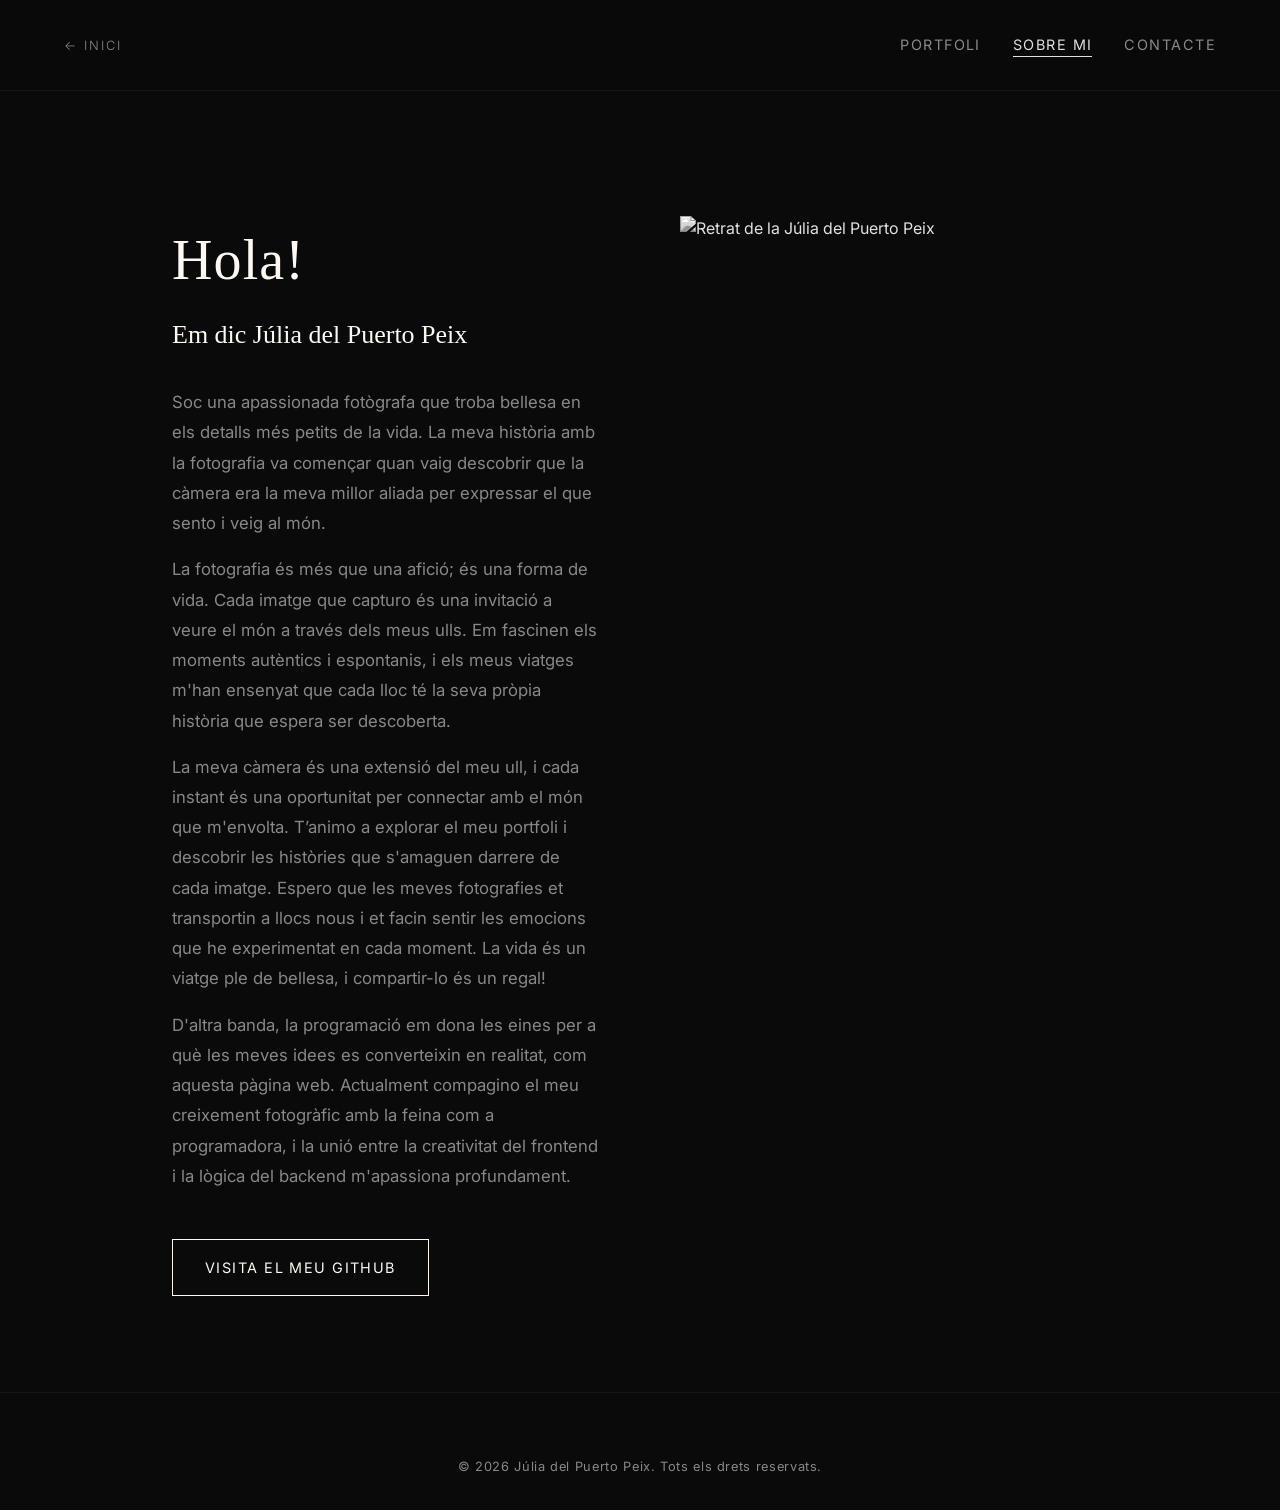
==== sobre-mi.html @ 796438c5 "Primer commit: pujant els arxius del portfoli" ====
<!DOCTYPE html>
<html lang="ca">

<head>
    <meta charset="UTF-8">
    <meta name="viewport" content="width=device-width, initial-scale=1.0">
    <meta name="description"
        content="Biografia i currículum de Júlia del Puerto Peix. Més enllà de la fotografia, programació web i passió per la tecnologia.">
    <title>Júlia del Puerto Peix | Sobre mi</title>

    <link rel="preconnect" href="https://fonts.googleapis.com">
    <link rel="preconnect" href="https://fonts.gstatic.com" crossorigin>
    <link
        href="https://fonts.googleapis.com/css2?family=Inter:wght@300;400;500&family=Playfair+Display:ital,wght@0,400;0,500;0,600;1,400&display=swap"
        rel="stylesheet">

    <link rel="stylesheet" href="./css/style.css">
</head>

<body class="tema-fosc pàgina-institucional">

    <!-- Capçalera Global -->
    <header class="capcalera-principal">
        <div class="tornar-inici">
            <a href="/">&larr; Inici</a>
        </div>

        <nav class="navegacio-principal" aria-label="Navegació principal">
            <ul>
                <li class="element-amb-submenu">
                    <a href="/galeria.html" class="etiqueta-menu" tabindex="0">Portfoli</a>
                    <ul class="submenu" aria-label="Submenú de Portfoli">
                        <li><a href="/galeria.html?categoria=analogic">Analògic</a></li>
                        <li><a href="/galeria.html?categoria=de-viatge">De Viatge</a></li>
                        <li><a href="/galeria.html?categoria=el-dia-a-dia">El dia a dia</a></li>
                        <li><a href="/galeria.html?categoria=col-laboracions">Col·laboracions</a></li>
                    </ul>
                </li>
                <li><a href="/sobre-mi.html" class="actiu">Sobre mi</a></li>
                <li><a href="/contacte.html">Contacte</a></li>
            </ul>
        </nav>
    </header>

    <!-- Biografia i Currículum -->
    <main class="contingut-institucional">
        <section class="sobre-mi-card">
            <div class="sobre-mi-text">
                <h1 class="titol-sobre-mi">Hola!</h1>
                <h2 class="subtitol-biografia">Em dic Júlia del Puerto Peix</h2>

                <p>Soc una apassionada fotògrafa que troba bellesa en els detalls més petits de la vida.
                    La meva història amb la fotografia va començar quan vaig descobrir que la càmera era
                    la meva millor aliada per expressar el que sento i veig al món. </p>

                <p>La fotografia és més que una afició; és una forma de vida. Cada imatge que capturo és una invitació a
                    veure el món a través dels meus ulls. Em fascinen els moments autèntics i espontanis, i els meus
                    viatges m'han ensenyat que cada lloc té la seva pròpia història que espera ser descoberta.</p>

                <p>La meva càmera és una extensió del meu ull, i cada instant és una oportunitat per connectar amb el
                    món que m'envolta. T’animo a explorar el meu portfoli i descobrir les històries que s'amaguen
                    darrere de cada imatge. Espero que les meves fotografies et transportin a llocs nous i et facin
                    sentir les emocions que he experimentat en cada moment. La vida és un viatge ple de bellesa, i
                    compartir-lo és un regal!</p>

                <p>D'altra banda, la programació em dona les eines per a què les meves idees es converteixin en
                    realitat, com aquesta pàgina web. Actualment compagino el meu creixement fotogràfic amb la feina com
                    a programadora, i la unió entre la creativitat del frontend i la lògica del backend m'apassiona
                    profundament.</p>

                <a href="https://github.com/juliadelpuertopeix" target="_blank" rel="noopener noreferrer"
                    class="boto-primari">Visita el meu GitHub</a>
            </div>

            <div class="sobre-mi-imatge">
                <img src="https://dztvgrctmljpwxifmvoo.supabase.co/storage/v1/object/public/imatges-web/sobre-mi/01_sobremi.webp"
                    alt="Retrat de la Júlia del Puerto Peix" loading="lazy" />
            </div>
        </section>
    </main>

    <!-- Peu de pàgina -->
    <footer class="peu-pagina">
        <p>&copy; 2026 Júlia del Puerto Peix. Tots els drets reservats.</p>
    </footer>

</body>

</html>
---- css/style.css ----
/* ==========================================================================
   VARIABLES GLOBALS (Disseny de sistema: Root)
   ========================================================================== */
:root {
    /* Paleta de Colors: Escala de grisos profunda (Tema Fosc per defecte) */
    --color-fons: #0a0a0a;
    /* Negre gairebé pur per al fons */
    --color-text-principal: #e0e0e0;
    /* Clar però no completament blanc, redueix fatiga visual */
    --color-text-secundari: #888888;
    /* Gris mitjà per a subtítols, dates i metadades */
    --color-linies: #333333;
    /* Molt fosc per a divisors o vores subtils */

    /* Tipografies */
    /* Lletra per a menús, UI i cos de text (Geomètrica i neta) */
    --font-ui: "Inter", -apple-system, BlinkMacSystemFont, "Segoe UI", Roboto, Helvetica, Arial, sans-serif;

    /* Lletra per als Títols, galeries i marques (Elegant i clàssica) */
    --font-titols: "Playfair Display", Georgia, "Times New Roman", serif;

    /* Espaiats (Marges i Pàddings) per mantenir coherència visual */
    --espai-xs: 0.5rem;
    /* 8px */
    --espai-s: 1rem;
    /* 16px */
    --espai-m: 2rem;
    /* 32px */
    --espai-l: 4rem;
    /* 64px */
    --espai-xl: 8rem;
    /* 128px */

    /* Transicions sutils i elegants (Micro-interaccions) */
    --transicio-suau: all 0.3s ease-in-out;
}

/* ==========================================================================
   RESET CSS MODERN (Clean Slate)
   ========================================================================== */
*,
*::before,
*::after {
    box-sizing: border-box;
}

* {
    margin: 0;
    padding: 0;
}



body {
    -webkit-font-smoothing: antialiased;
    -moz-osx-font-smoothing: grayscale;
    background-color: var(--color-fons);
    color: var(--color-text-principal);
    font-family: var(--font-ui);
    line-height: 1.6;
    display: flex;
    flex-direction: column;
    min-height: 100vh;
    /* Base pel Sticky Footer */
}

ul,
ol {
    list-style: none;
}

a {
    text-decoration: none;
    color: inherit;
    transition: var(--transicio-suau);
}

img,
picture,
video,
canvas,
svg {
    display: block;
    max-width: 100%;
    height: auto;
}

/* ==========================================================================
   CAPÇALERA I NAVEGACIÓ (Header Minimalista)
   ========================================================================== */
.capcalera-principal {
    position: fixed;
    top: 0;
    left: 0;
    width: 100%;

    display: flex;
    justify-content: space-between;
    align-items: center;

    padding: var(--espai-m) var(--espai-l);
    z-index: 100;

    /* UX: Fons lleugerament translúcid amb filtre de difuminat (blur) perquè el text no es barregi amb el fons en fer scroll */
    background-color: rgba(10, 10, 10, 0.85);
    backdrop-filter: blur(10px);
    -webkit-backdrop-filter: blur(10px);
    /* Suport per a Safari */
    border-bottom: 1px solid rgba(255, 255, 255, 0.05);
}

.tornar-inici a {
    font-family: var(--font-ui);
    font-size: 0.8rem;
    font-weight: 300;
    letter-spacing: 0.15em;
    text-transform: uppercase;
    color: var(--color-text-secundari);
    transition: var(--transicio-suau);
}

.tornar-inici a:hover {
    color: var(--color-text-principal);
}

.navegacio-principal>ul {
    display: flex;
    gap: var(--espai-m);
    align-items: center;
}

.navegacio-principal a,
.etiqueta-menu {
    font-family: var(--font-ui);
    font-size: 0.9rem;
    text-transform: uppercase;
    letter-spacing: 0.1em;
    cursor: pointer;
    position: relative;
    padding-bottom: 4px;
    opacity: 0.6;
    transition: var(--transicio-suau), opacity 0.3s ease;
}

.navegacio-principal a:hover,
.etiqueta-menu:hover,
.navegacio-principal a.actiu,
.etiqueta-menu.actiu {
    opacity: 1;
}

.navegacio-principal a::after,
.etiqueta-menu::after {
    content: '';
    position: absolute;
    bottom: 0;
    left: 0;
    width: 0%;
    height: 1px;
    background-color: var(--color-text-principal);
    transition: var(--transicio-suau);
}

.navegacio-principal a:hover::after,
.etiqueta-menu:hover::after,
.element-amb-submenu:hover .etiqueta-menu::after,
.navegacio-principal a.actiu::after,
.etiqueta-menu.actiu::after {
    width: 100%;
}

/* ==========================================================================
   SUBMENÚ DESPLEGABLE (Portfoli)
   ========================================================================== */
.element-amb-submenu {
    position: relative;
}

.submenu {
    position: absolute;
    top: 100%;
    left: 0;
    padding-top: var(--espai-s);

    opacity: 0;
    visibility: hidden;
    transform: translateY(-10px);
    transition: var(--transicio-suau);

    background-color: rgba(10, 10, 10, 0.9);
    backdrop-filter: blur(5px);
    min-width: 150px;
    border-radius: 4px;
    padding: var(--espai-s);
}

.submenu li {
    margin-bottom: var(--espai-xs);
}

.submenu li:last-child {
    margin-bottom: 0;
}

.submenu a {
    font-size: 0.8rem;
    text-transform: none;
    letter-spacing: 0.05em;
    color: var(--color-text-secundari);
}

.submenu a:hover {
    color: var(--color-text-principal);
}

.submenu a::after {
    display: none;
}

.element-amb-submenu:hover .submenu {
    opacity: 1;
    visibility: visible;
    transform: translateY(0);
}

/* ==========================================================================
   PORTADA HERO (Homepage)
   ========================================================================== */
/* Classes específiques per a la Homepage (page-home) */
.page-home {
    height: 100vh;
    overflow: hidden;
}

.page-home .capcalera-principal {
    display: none;
}

.page-home .peu-pagina {
    position: absolute;
    bottom: 0;
    width: 100%;
    background-color: transparent;
    z-index: 10;
    border-top: none;
}

.portada-hero {
    height: 100vh;
    width: 100%;
    position: absolute;
    top: 0;
    left: 0;
    z-index: 0;

    background-image: url('https://dztvgrctmljpwxifmvoo.supabase.co/storage/v1/object/public/imatges-web/homepage/01_homepage.webp');
    background-size: cover;
    background-position: center;

    display: flex;
    align-items: center;
    justify-content: center;

    text-align: center;
    padding: var(--espai-m);
}

.portada-hero::before {
    content: '';
    position: absolute;
    top: 0;
    left: 0;
    width: 100%;
    height: 100%;
    background-color: rgba(0, 0, 0, 0.5);
    z-index: 1;
}

.portada-contingut {
    position: relative;
    z-index: 2;
    max-width: 800px;
}

@keyframes entradaTeatral {
    0% {
        opacity: 0;
        transform: translateY(20px);
    }

    100% {
        opacity: 1;
        transform: translateY(0);
    }
}

.titol-hero {
    font-family: "Gloock", serif;
    font-size: clamp(2.5rem, 5vw, 3.2rem);
    /* Aprox 50px en pantalles grans */
    font-weight: 400;
    margin-bottom: var(--espai-m);
    color: #FFF8F1;
    text-shadow: 0 4px 12px rgba(0, 0, 0, 0.5);
    opacity: 0;
    animation: entradaTeatral 1.2s cubic-bezier(0.2, 0.8, 0.2, 1) 0.2s forwards;
}

.subtitol-hero {
    font-family: var(--font-ui);
    font-size: 1.1rem;
    font-weight: 300;
    line-height: 1.8;
    letter-spacing: 0.05em;
    color: #f0f0f0;
    text-shadow: 0 2px 8px rgba(0, 0, 0, 0.5);
    max-width: 600px;
    margin: 0 auto;
    opacity: 0;
    animation: entradaTeatral 1.2s cubic-bezier(0.2, 0.8, 0.2, 1) 0.6s forwards;
}

/* Navegació Splash Page */
.navegacio-portada {
    display: flex;
    justify-content: center;
    align-items: center;
    gap: var(--espai-m);
    margin-top: 4rem;
    /* Llei de proximitat: separació clara del text */
    opacity: 0;
    animation: entradaTeatral 1.2s cubic-bezier(0.2, 0.8, 0.2, 1) 1s forwards;
}

.enllac-portada {
    font-family: var(--font-ui);
    font-size: 0.85rem;
    text-transform: uppercase;
    letter-spacing: 0.2em;
    color: #FFF8F1;
    position: relative;
    padding-bottom: 4px;
    font-weight: 300;
    transition: var(--transicio-suau);
    /* Affordance d'estat */
}

.enllac-portada:hover {
    opacity: 0.6;
    /* Micro-interacció d'atenuació elegant */
}

.enllac-portada::after {
    content: '';
    position: absolute;
    bottom: 0;
    left: 0;
    width: 0%;
    height: 1px;
    background-color: #FFF8F1;
    transition: var(--transicio-suau);
}

.enllac-portada:hover::after {
    width: 100%;
}

.separador-portada {
    color: rgba(255, 248, 241, 0.4);
    font-weight: 300;
}

/* ==========================================================================
   LAYOUT GALERIA (Sidebar + Contingut)
   ========================================================================== */
main,
.contingut-principal,
.pàgina-galeria {
    flex-grow: 1;
    width: 100%;
    display: flex;
    flex-direction: column;
    /* Tornem a l'eix vertical! */
}

.pàgina-galeria {
    padding-top: 100px;
}

.layout-galeria {
    display: grid;
    grid-template-columns: 250px 1fr;
    gap: var(--espai-l);
    width: 100%;
    max-width: 1400px;
    margin: 0 auto;
    padding: var(--espai-m);

    min-height: calc(100vh - 100px - 80px);
    /* 100px header, 80px footer aprox */
}

.layout-galeria.is-hub {
    display: flex;
    flex-direction: column;
}

/* ==========================================================================
   SIDEBAR (Menú lateral de categories)
   ========================================================================== */
.sidebar-categories {
    position: sticky;
    top: 120px;
    height: max-content;
    border-right: 1px solid var(--color-linies);
    padding-right: var(--espai-m);
}

.btn-tornar {
    display: block;
    margin-bottom: var(--espai-m);
    color: rgba(255, 255, 255, 0.6);
    text-decoration: none;
    font-size: 0.9rem;
    transition: color 0.3s;
}

.btn-tornar:hover {
    color: #FFF8F1;
}

/* Comportament Desktop Obert: Amaguem summary i forcem llista visible */
@media (min-width: 769px) {
    details.menu-mobil summary {
        display: none !important;
    }

    details.menu-mobil>* {
        display: block !important;
    }
}

.llista-categories {
    display: flex;
    flex-direction: column;
    gap: var(--espai-s);
}

.enllac-categoria {
    font-family: 'Gloock', serif;
    font-size: 1.3rem;
    font-weight: 400;
    font-style: normal !important;
    color: var(--color-text-secundari);
    display: block;
    margin-bottom: 0.8rem;
}

.enllac-categoria:hover,
.categoria-pare.actiu .enllac-categoria {
    color: var(--color-text-principal);
}

.llista-subcategories {
    padding-left: var(--espai-s);
    margin-bottom: var(--espai-s);
    display: flex;
    flex-direction: column;
    gap: calc(var(--espai-xs) / 2);
    border-left: 1px solid var(--color-linies);
    margin-left: calc(var(--espai-xs) * 1.5);
}

.llista-subcategories a {
    font-size: 1.05rem;
    color: var(--color-text-secundari);
    letter-spacing: 0.05em;
    position: relative;
    padding: 0.4rem 0 0.4rem 10px;
}

.llista-subcategories a::before {
    content: '-';
    position: absolute;
    left: -10px;
    opacity: 0;
    transition: var(--transicio-suau);
}

.llista-subcategories a:hover,
.llista-subcategories a.actiu {
    color: #FFF8F1 !important;
    font-weight: 600 !important;
}

.llista-subcategories a:hover::before,
.llista-subcategories a.actiu::before {
    content: none !important;
    display: none !important;
}

/* ==========================================================================
   CONTINGUT GALERIA (Títols i Masonry)
   ========================================================================== */
.capcalera-seccio {
    margin-bottom: var(--espai-l);
    text-align: center;
}

.titol-seccio {
    font-family: var(--font-titols);
    font-size: 3rem;
    font-weight: 400;
    margin-bottom: var(--espai-s);
    color: var(--color-text-principal);
}

.descripcio-seccio {
    color: var(--color-text-secundari);
    max-width: 600px;
    margin: 0 auto;
    font-size: 0.95rem;
    line-height: 1.8;
}

/* ==========================================================================
   HUB VISUAL DE CATEGORIES
   ========================================================================== */
.hub-container {
    display: none;
    /* Controlat per JS */
    flex-direction: column;
    justify-content: center;
    flex-grow: 1;
    width: 100%;
}

.titol-hub {
    font-family: 'Gloock', serif;
    color: #FFF8F1;
    text-align: center;
    font-size: clamp(2rem, 4vw, 3rem);
    font-weight: 400;
    margin-bottom: 3rem;
    letter-spacing: 0.02em;
}

.hub-categories {
    display: grid;
    grid-template-columns: repeat(4, 1fr);
    width: 100%;
    gap: 2rem;
}

.hub-card {
    position: relative;
    aspect-ratio: 3/4;
    border-radius: 8px;
    overflow: hidden;
    display: flex;
    align-items: center;
    justify-content: center;
    text-decoration: none;
    background-size: cover;
    background-position: center;
    transition: transform 0.8s ease;

    /* Animació d'entrada */
    opacity: 0;
    animation: fadeInUp 0.8s ease forwards;
}

/* Stagger (Retards en cascada) */
.hub-card:nth-child(1) {
    animation-delay: 0.1s;
}

.hub-card:nth-child(2) {
    animation-delay: 0.2s;
}

.hub-card:nth-child(3) {
    animation-delay: 0.3s;
}

.hub-card:nth-child(4) {
    animation-delay: 0.4s;
}

@keyframes fadeInUp {
    0% {
        opacity: 0;
        transform: translateY(30px);
    }

    100% {
        opacity: 1;
        transform: translateY(0);
    }
}

.hub-card::before {
    content: '';
    position: absolute;
    inset: 0;
    background: rgba(0, 0, 0, 0.4);
    transition: background-color 0.8s ease;
    z-index: 1;
}

.hub-card span {
    font-family: 'Gloock', serif;
    font-size: clamp(1.5rem, 2.5vw, 2rem);
    color: #FFF8F1;
    position: relative;
    z-index: 2;
    text-align: center;
    word-break: break-word;
    hyphens: auto;
    padding: 0 1rem;
}

.hub-card:hover {
    transform: scale(1.02) !important;
}

.hub-card:hover::before {
    background: rgba(0, 0, 0, 0.2);
}

/* GRAELLA MASONRY AMB CSS COLUMNS */
.graella-masonry {
    column-count: 2;
    /* Passem de 3 a 2 columnes per fer-les créixer! */
    column-gap: 2.5rem;
    /* Augmentem l'espai perquè hi hagi més 'aire' entre fotos grosses */
    width: 100%;
    min-height: 60vh;
}


.item-masonry {
    break-inside: avoid;
    margin-bottom: 2.5rem;
    /* Espaiat vertical idèntic al gap */
    position: relative;
    overflow: hidden;
    border-radius: 4px;
    opacity: 0;
    transform: translateY(20px) scale(0.99);
    transition: opacity 0.8s cubic-bezier(0.2, 0.8, 0.2, 1), transform 0.8s cubic-bezier(0.2, 0.8, 0.2, 1);
}

.item-masonry.carregada {
    opacity: 1;
    transform: translateY(0) scale(1);
}

.item-masonry img {
    width: 100%;
    display: block;
    height: auto;
    border-radius: 2px;
}

/* ==========================================================================
   PÀGINES INSTITUCIONALS (Sobre Mi i Contacte)
   ========================================================================== */
.pàgina-institucional {
    padding-top: 120px;
    display: flex;
    flex-direction: column;
}

.contingut-institucional {
    max-width: 1000px;
    margin: 0 auto;
    padding: var(--espai-m);
    flex-grow: 1;
    width: 100%;
}

/* SOBRE MI - Minimalisme Fosc */
.sobre-mi-card {
    display: grid;
    grid-template-columns: 1fr 1fr;
    gap: 5rem;
    align-items: center;
    max-width: 1100px;
    margin: 4rem auto;
    background-color: transparent;
    min-height: calc(100vh - 250px);
}

.sobre-mi-text {
    color: #FFF8F1;
    display: flex;
    flex-direction: column;
    justify-content: center;
}

.titol-sobre-mi,
.subtitol-biografia {
    font-family: "Gloock", serif;
    font-weight: 400;
    font-style: normal;
    color: #FFF8F1;
}

.titol-sobre-mi {
    font-size: 3.5rem;
    /* Equivalent a 56px */
    margin-bottom: var(--espai-xs);
    letter-spacing: 0.02em;
}

.subtitol-biografia {
    font-size: 1.625rem;
    /* Equivalent a 26px */
    margin-bottom: var(--espai-m);
}

.sobre-mi-text p {
    color: var(--color-text-secundari);
    font-family: var(--font-ui);
    font-size: 1.05rem;
    line-height: 1.8;
    margin-bottom: var(--espai-s);
}

.boto-primari {
    display: inline-block;
    margin-top: var(--espai-m);
    padding: var(--espai-s) var(--espai-m);
    background-color: transparent;
    /* Boto transparent estil fosc */
    color: #FFF8F1;
    font-family: var(--font-ui);
    font-size: 0.9rem;
    text-transform: uppercase;
    letter-spacing: 0.1em;
    border: 1px solid #FFF8F1;
    /* Vora crema */
    transition: var(--transicio-suau);
    cursor: pointer;
    align-self: flex-start;
}

.boto-primari:hover {
    background-color: #FFF8F1;
    color: #1a1a1a;
    /* En fer hover, text fosc sobre fons crema clar */
}

.sobre-mi-imatge {
    width: 100%;
    height: 100%;
    /* El Grid farà que agafi l'alçada de la columna del text com a referència */
    display: flex;
    align-items: center;
}

.sobre-mi-imatge img {
    width: 100%;
    height: 100%;
    /* Mínim per assegurar que es veu elegant al centre si el text és curt */
    min-height: 60vh;
    object-fit: cover;
    object-position: center;
    display: block;
    filter: grayscale(100%);
    transition: var(--transicio-suau);
}

.sobre-mi-imatge:hover img {
    filter: grayscale(0%);
}

/* CONTACTE */
.seccio-contacte {
    max-width: 600px;
    margin: 0 auto;
}

.descripcio-contacte {
    color: var(--color-text-secundari);
    font-size: 1.1rem;
    line-height: 1.6;
    margin-bottom: var(--espai-l);
}

.formulari-base {
    display: flex;
    flex-direction: column;
    gap: var(--espai-m);
}

.grup-form {
    display: flex;
    flex-direction: column;
    gap: var(--espai-xs);
}

.grup-form label {
    font-family: var(--font-ui);
    font-size: 0.85rem;
    text-transform: uppercase;
    letter-spacing: 0.1em;
    color: var(--color-text-principal);
}

.grup-form input,
.grup-form select,
.grup-form textarea {
    width: 100%;
    padding: var(--espai-s);
    background-color: transparent;
    border: 1px solid var(--color-linies);
    color: var(--color-text-principal);
    font-family: var(--font-ui);
    font-size: 1rem;
    transition: border-color 0.3s ease;
}

.grup-form input:focus,
.grup-form select:focus,
.grup-form textarea:focus {
    outline: none;
    border-color: var(--color-text-secundari);
    background-color: rgba(255, 255, 255, 0.02);
}

.grup-form input:focus:invalid,
.grup-form textarea:focus:invalid {
    border-color: #ff6b6b;
}

.nota-seguretat {
    font-size: 0.75rem;
    color: var(--color-text-secundari);
    text-align: center;
    margin-top: var(--espai-s);
    font-style: italic;
}

/* ==========================================================================
   PEU DE PÀGINA (Footer) - Ara en Sticky Footer
   ========================================================================== */
.peu-pagina {
    width: 100%;
    text-align: center;
    margin-top: auto;
    /* Empeny cap avall si sobra espai, a més del flex-grow */
    padding-top: 4rem;
    padding-bottom: 2rem;
    z-index: 10;
    background-color: transparent;
    border-top: 1px solid rgba(255, 255, 255, 0.05);
}

.peu-pagina p {
    font-size: 0.8rem;
    color: var(--color-text-secundari);
    letter-spacing: 0.05em;
}

/* ==========================================================================
   RESPONSIVE DESIGN (Pantalles petites i Mòbils)
   ========================================================================== */
@media (max-width: 1024px) {
    .graella-masonry {
        column-count: 2;
        column-gap: 1.5rem;
        /* Reduïm una mica el gap en pantalles més petites */
    }

    .item-masonry {
        margin-bottom: 1.5rem;
    }
}

@media (max-width: 768px) {

    /* 1. NAVEGACIÓ GENERAL (Header) */
    .capcalera-principal {
        flex-direction: column;
        gap: var(--espai-m);
        padding: var(--espai-s);
    }

    .navegacio-principal>ul {
        flex-wrap: wrap;
        /* Permet que caiguin en línies noves si no hi caben */
        justify-content: center;
        gap: var(--espai-s);
    }

    /* 2. PORTADA (Splash Page) */
    .titol-hero {
        font-size: 40px;
        /* Reducció dràstica per encaixar a mòbil */
    }

    .subtitol-hero {
        font-size: 1rem;
        padding: 0 var(--espai-s);
    }

    .navegacio-portada {
        flex-direction: column;
        gap: var(--espai-s);
    }

    .separador-portada {
        display: none;
        /* Amaguem els guionets, ara el separador visual és l'espai vertical */
    }

    /* 3. GALERIA I SIDEBAR */
    .layout-galeria {
        display: flex;
        flex-direction: column;
        gap: var(--espai-m);
        padding: var(--espai-s);
    }

    .sidebar-categories {
        width: 100%;
        border-right: none;
        border-bottom: 1px solid rgba(255, 255, 255, 0.1);
        padding-bottom: 1rem;
        margin-bottom: 1rem;
    }

    /* Estils pel Details/Summary (Menu Desplegable) */
    .menu-mobil {
        width: 100%;
    }

    .menu-desplegable {
        list-style: none;
        /* Amaguem la fletxeta de l'estrella en Firefox */
        font-family: 'Gloock', serif;
        font-size: 1.5rem;
        color: var(--color-text-principal);
        text-align: center;
        padding: 0.5rem 0;
        cursor: pointer;
        user-select: none;
    }

    /* Amaguem la fletxeta nativa en Chrome/Safari */
    .menu-desplegable::-webkit-details-marker {
        display: none;
    }

    /* Retornem la llista a vertical net */
    .sidebar-categories .llista-categories {
        display: flex;
        flex-direction: column;
        gap: 1.5rem;
        padding-top: 1rem;
    }

    .sidebar-categories .llista-subcategories {
        display: flex;
        flex-direction: column;
        gap: 0.8rem;
        padding-top: 0.5rem;
    }

    .sidebar-categories a {
        padding: 0;
        border: none;
        border-radius: 0;
        font-size: 1rem;
    }

    .sidebar-categories .enllac-categoria {
        font-family: "Gloock", serif;
        font-size: 1.2rem;
        border-bottom: 1px solid rgba(255, 255, 255, 0.1);
        padding-bottom: 0.3rem;
        display: block;
    }

    /* Ajustos Responsives del Hub Visual */
    .hub-categories {
        grid-template-columns: 1fr;
        gap: 1rem;
    }

    .sidebar-categories .enllac-categoria {
        font-style: normal;
        /* Llaurem les lletres per la llegibilitat en aquest format botó */
    }

    .llista-subcategories a::before,
    .sidebar-categories a::before {
        display: none;
        /* Treiem els guionets petits de la versió escriptori */
    }

    .sidebar-categories a.actiu,
    .sidebar-categories a:hover,
    .llista-subcategories a.actiu,
    .llista-subcategories a:hover {
        background-color: var(--color-text-principal);
        color: var(--color-fons);
    }

    .graella-masonry {
        column-count: 1;
        /* Fotos a mida completa (1 per fila) per admirar-les al mòbil */
    }

    .titol-seccio {
        font-size: 2rem;
    }

    /* 4. PÀGINA 'SOBRE MI' */
    .sobre-mi-card {
        grid-template-columns: 1fr;
        /* Una sola columna vertical */
        gap: 2rem;
        /* Reduïm l'espai entre foto i text de 5rem a 2rem */
        margin: 2rem auto;
    }

    /* Canviem l'ordre visual dels elements del DOM sense tocar l'HTML! */
    .sobre-mi-imatge {
        order: 2;
        /* Com a Flex i Grid, la imatge a sota */
    }

    .sobre-mi-imatge img {
        min-height: auto;
        max-height: none;
        width: 100%;
        object-fit: cover;
    }

    .titol-sobre-mi {
        font-size: 40px;
        /* Mida proporcional a la portada */
    }

    .sobre-mi-text {
        order: 1;
        padding: 0 var(--espai-xs);
    }

    /* 5. FOOTER */
    .peu-pagina {
        position: static;
        margin-top: auto;
        padding-top: var(--espai-l);
    }
}

@media (max-width: 480px) {
    .graella-masonry {
        column-count: 1;
    }
}
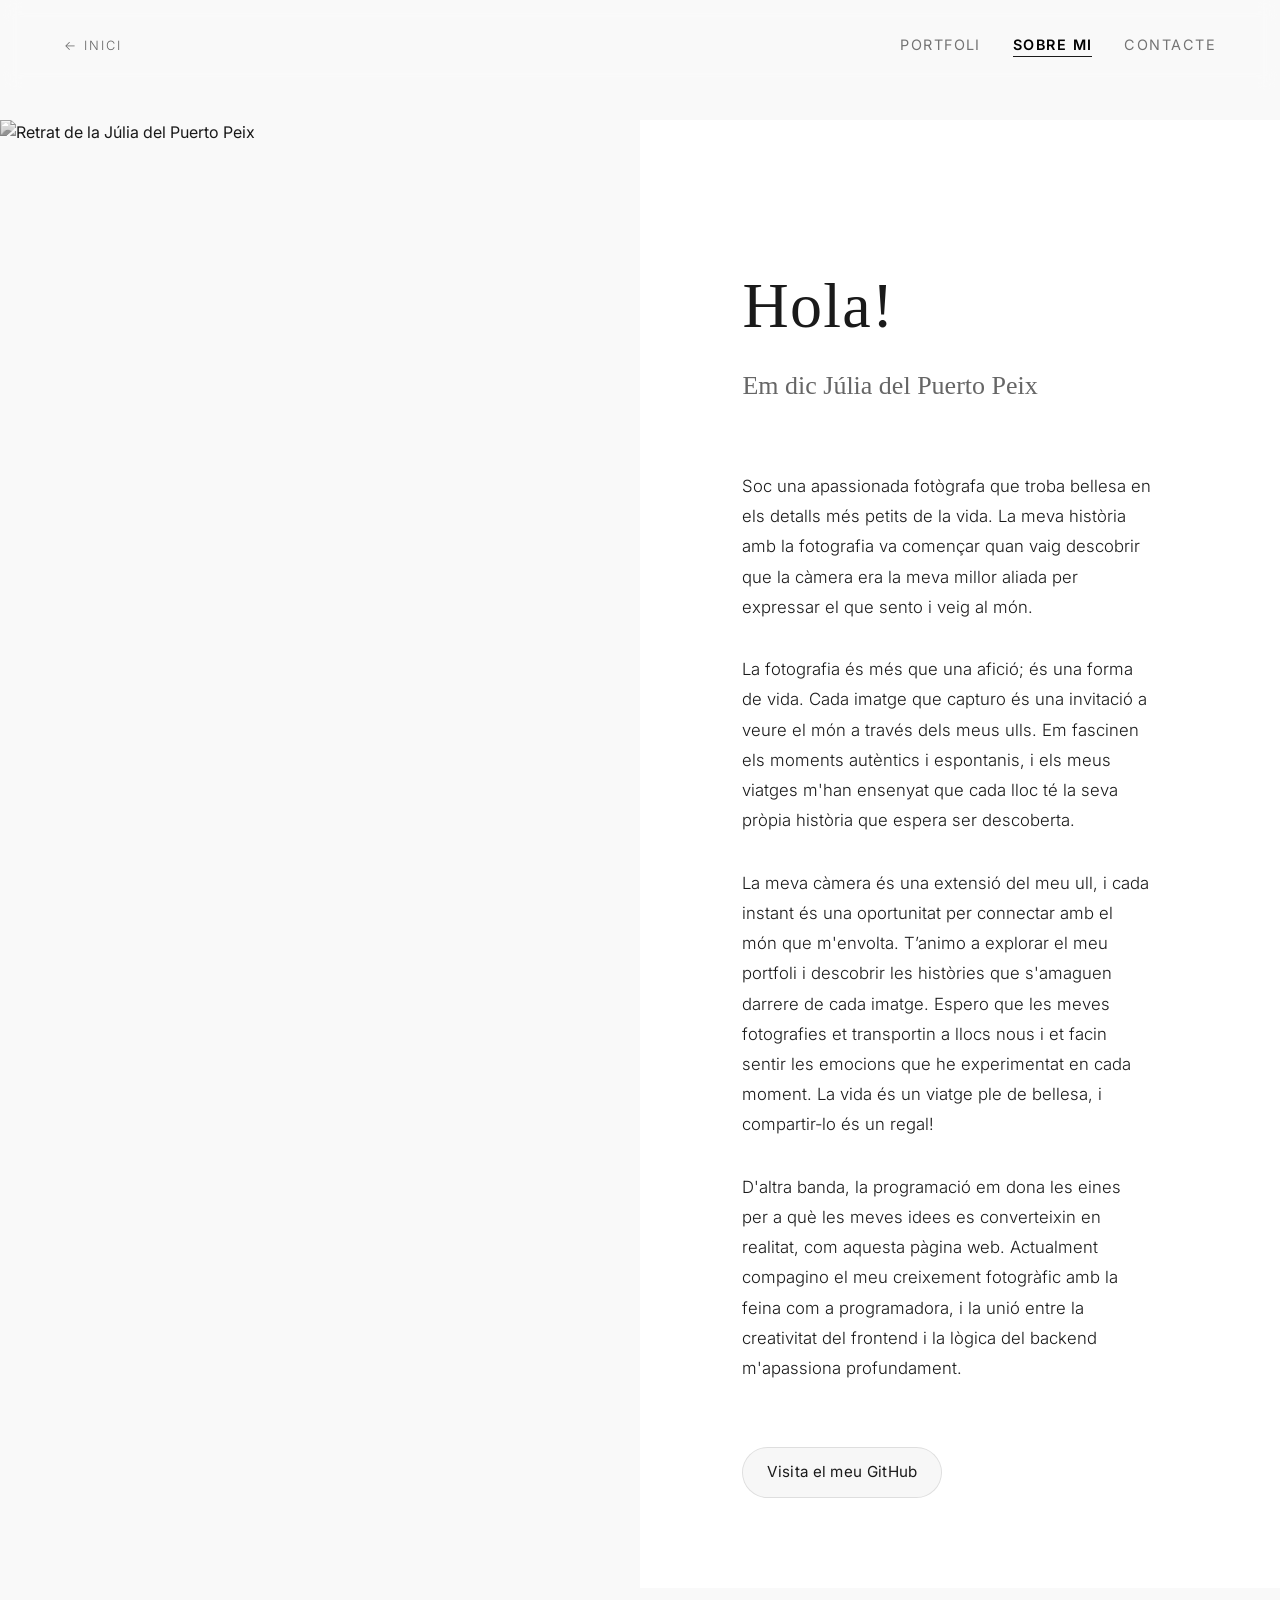
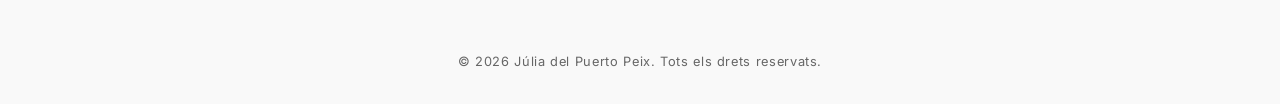
==== commit 728bf025: "ui: redesign about page to editorial split layout" ====
--- a/sobre-mi.html
+++ b/sobre-mi.html
@@ -42,16 +42,21 @@
         </nav>
     </header>
 
-    <!-- Biografia i Currículum -->
-    <main class="contingut-institucional">
-        <section class="sobre-mi-card">
+    <!-- Biografia i Currículum (Editorial Split Layout) -->
+    <main class="about-container">
+        <div class="about-image-col">
+            <img src="https://dztvgrctmljpwxifmvoo.supabase.co/storage/v1/object/public/imatges-web/sobre-mi/01_sobremi.webp"
+                alt="Retrat de la Júlia del Puerto Peix" loading="eager" />
+        </div>
+
+        <div class="about-content-col">
             <div class="sobre-mi-text">
                 <h1 class="titol-sobre-mi">Hola!</h1>
                 <h2 class="subtitol-biografia">Em dic Júlia del Puerto Peix</h2>
 
                 <p>Soc una apassionada fotògrafa que troba bellesa en els detalls més petits de la vida.
                     La meva història amb la fotografia va començar quan vaig descobrir que la càmera era
-                    la meva millor aliada per expressar el que sento i veig al món. </p>
+                    la meva millor aliada per expressar el que sento i veig al món.</p>
 
                 <p>La fotografia és més que una afició; és una forma de vida. Cada imatge que capturo és una invitació a
                     veure el món a través dels meus ulls. Em fascinen els moments autèntics i espontanis, i els meus
@@ -69,14 +74,9 @@
                     profundament.</p>
 
                 <a href="https://github.com/juliadelpuertopeix" target="_blank" rel="noopener noreferrer"
-                    class="boto-primari">Visita el meu GitHub</a>
+                    class="boto-minimal-apple">Visita el meu GitHub</a>
             </div>
-
-            <div class="sobre-mi-imatge">
-                <img src="https://dztvgrctmljpwxifmvoo.supabase.co/storage/v1/object/public/imatges-web/sobre-mi/01_sobremi.webp"
-                    alt="Retrat de la Júlia del Puerto Peix" loading="lazy" />
-            </div>
-        </section>
+        </div>
     </main>
 
     <!-- Peu de pàgina -->
--- a/css/style.css
+++ b/css/style.css
@@ -2,15 +2,15 @@
    VARIABLES GLOBALS (Disseny de sistema: Root)
    ========================================================================== */
 :root {
-    /* Paleta de Colors: Escala de grisos profunda (Tema Fosc per defecte) */
-    --color-fons: #0a0a0a;
-    /* Negre gairebé pur per al fons */
-    --color-text-principal: #e0e0e0;
-    /* Clar però no completament blanc, redueix fatiga visual */
-    --color-text-secundari: #888888;
-    /* Gris mitjà per a subtítols, dates i metadades */
-    --color-linies: #333333;
-    /* Molt fosc per a divisors o vores subtils */
+    /* Paleta de Colors: Mode Clar */
+    --color-fons: #f9f9f9;
+    /* Fons clar molt suau (no 100% blanc per evitar fatiga) */
+    --color-text-principal: #1a1a1a;
+    /* Negre suau per al text principal */
+    --color-text-secundari: #666666;
+    /* Gris fosc per a subtítols i metadades */
+    --color-linies: #e0e0e0;
+    /* Gris clar per a divisors o vores subtils */
 
     /* Tipografies */
     /* Lletra per a menús, UI i cos de text (Geomètrica i neta) */
@@ -102,11 +102,10 @@
     z-index: 100;
 
     /* UX: Fons lleugerament translúcid amb filtre de difuminat (blur) perquè el text no es barregi amb el fons en fer scroll */
-    background-color: rgba(10, 10, 10, 0.85);
+    background-color: rgba(249, 249, 249, 0.85);
     backdrop-filter: blur(10px);
     -webkit-backdrop-filter: blur(10px);
     /* Suport per a Safari */
-    border-bottom: 1px solid rgba(255, 255, 255, 0.05);
 }
 
 .tornar-inici a {
@@ -149,6 +148,12 @@
     opacity: 1;
 }
 
+.navegacio-principal a.actiu,
+.etiqueta-menu.actiu {
+    font-weight: 600;
+    color: #000000;
+}
+
 .navegacio-principal a::after,
 .etiqueta-menu::after {
     content: '';
@@ -187,8 +192,9 @@
     transform: translateY(-10px);
     transition: var(--transicio-suau);
 
-    background-color: rgba(10, 10, 10, 0.9);
+    background-color: rgba(249, 249, 249, 0.9);
     backdrop-filter: blur(5px);
+    border: 1px solid var(--color-linies);
     min-width: 150px;
     border-radius: 4px;
     padding: var(--espai-s);
@@ -388,8 +394,8 @@
 }
 
 .layout-galeria {
-    display: grid;
-    grid-template-columns: 250px 1fr;
+    display: flex;
+    flex-direction: column;
     gap: var(--espai-l);
     width: 100%;
     max-width: 1400px;
@@ -401,102 +407,154 @@
 }
 
 .layout-galeria.is-hub {
+    flex-grow: 1;
+}
+
+.contingut-galeria {
     display: flex;
     flex-direction: column;
-}
-
-/* ==========================================================================
-   SIDEBAR (Menú lateral de categories)
-   ========================================================================== */
-.sidebar-categories {
-    position: sticky;
-    top: 120px;
-    height: max-content;
-    border-right: 1px solid var(--color-linies);
-    padding-right: var(--espai-m);
+    flex-grow: 1;
+    justify-content: center;
+}
+
+/* ==========================================================================
+   NAVEGACIÓ HORITZONTAL (Substitueix el Sidebar)
+   ========================================================================== */
+.navegacio-horitzontal {
+    margin-bottom: var(--espai-m);
+    text-align: center;
 }
 
 .btn-tornar {
-    display: block;
+    display: inline-block;
     margin-bottom: var(--espai-m);
-    color: rgba(255, 255, 255, 0.6);
-    text-decoration: none;
+    color: var(--color-text-secundari);
     font-size: 0.9rem;
-    transition: color 0.3s;
+    transition: var(--transicio-suau);
 }
 
 .btn-tornar:hover {
-    color: #FFF8F1;
-}
-
-/* Comportament Desktop Obert: Amaguem summary i forcem llista visible */
-@media (min-width: 769px) {
-    details.menu-mobil summary {
-        display: none !important;
-    }
-
-    details.menu-mobil>* {
-        display: block !important;
-    }
-}
-
-.llista-categories {
-    display: flex;
-    flex-direction: column;
-    gap: var(--espai-s);
-}
-
-.enllac-categoria {
-    font-family: 'Gloock', serif;
-    font-size: 1.3rem;
-    font-weight: 400;
-    font-style: normal !important;
+    color: var(--color-text-principal);
+}
+
+.llista-horitzontal {
+    display: flex;
+    justify-content: center;
+    flex-wrap: wrap;
+    gap: var(--espai-m);
+}
+
+.categoria-horitzontal {
+    position: relative;
+}
+
+.enllac-horitzontal {
+    font-family: var(--font-ui);
+    font-size: 0.95rem;
+    text-transform: uppercase;
+    letter-spacing: 0.1em;
     color: var(--color-text-secundari);
-    display: block;
-    margin-bottom: 0.8rem;
-}
-
-.enllac-categoria:hover,
-.categoria-pare.actiu .enllac-categoria {
-    color: var(--color-text-principal);
-}
-
-.llista-subcategories {
-    padding-left: var(--espai-s);
-    margin-bottom: var(--espai-s);
-    display: flex;
-    flex-direction: column;
-    gap: calc(var(--espai-xs) / 2);
-    border-left: 1px solid var(--color-linies);
-    margin-left: calc(var(--espai-xs) * 1.5);
-}
-
-.llista-subcategories a {
-    font-size: 1.05rem;
-    color: var(--color-text-secundari);
-    letter-spacing: 0.05em;
+    padding-bottom: 4px;
+    transition: var(--transicio-suau);
+}
+
+.enllac-horitzontal:hover,
+.enllac-horitzontal.actiu {
+    color: var(--color-text-principal);
+    font-weight: 500;
+}
+
+/* ==========================================================================
+   LIGHTBOX (Pantalla Completa)
+   ========================================================================== */
+.lightbox {
+    position: fixed;
+    top: 0;
+    left: 0;
+    width: 100vw;
+    height: 100vh;
+    background-color: rgba(249, 249, 249, 0.95); /* Fons clar Apple Style */
+    backdrop-filter: blur(15px);
+    -webkit-backdrop-filter: blur(15px);
+    z-index: 1000;
+    display: flex;
+    justify-content: center;
+    align-items: center;
+    opacity: 0;
+    pointer-events: none;
+    transition: opacity 0.4s ease;
+}
+
+.lightbox.actiu {
+    opacity: 1;
+    pointer-events: auto;
+}
+
+.lightbox-contingut {
+    max-width: 90vw;
+    max-height: 90vh;
     position: relative;
-    padding: 0.4rem 0 0.4rem 10px;
-}
-
-.llista-subcategories a::before {
-    content: '-';
+}
+
+.lightbox-img {
+    max-width: 100%;
+    max-height: 90vh;
+    object-fit: contain;
+    box-shadow: 0 10px 40px rgba(0, 0, 0, 0.1);
+    border-radius: 4px;
+    transform: scale(0.95);
+    transition: transform 0.4s cubic-bezier(0.2, 0.8, 0.2, 1);
+}
+
+.lightbox.actiu .lightbox-img {
+    transform: scale(1);
+}
+
+.lightbox-tancar {
     position: absolute;
-    left: -10px;
-    opacity: 0;
-    transition: var(--transicio-suau);
-}
-
-.llista-subcategories a:hover,
-.llista-subcategories a.actiu {
-    color: #FFF8F1 !important;
-    font-weight: 600 !important;
-}
-
-.llista-subcategories a:hover::before,
-.llista-subcategories a.actiu::before {
-    content: none !important;
-    display: none !important;
+    top: var(--espai-m);
+    right: var(--espai-m);
+    font-size: 2rem;
+    color: var(--color-text-principal);
+    cursor: pointer;
+    background: none;
+    border: none;
+    z-index: 1001;
+    transition: transform 0.3s ease;
+}
+
+.lightbox-tancar:hover {
+    transform: scale(1.1);
+}
+
+.lightbox-nav {
+    position: absolute;
+    top: 50%;
+    transform: translateY(-50%);
+    font-size: 4rem;
+    font-family: "Inter", sans-serif;
+    color: var(--color-text-principal);
+    background: none;
+    border: none;
+    cursor: pointer;
+    z-index: 1001;
+    padding: var(--espai-m);
+    transition: transform 0.3s ease, opacity 0.3s ease;
+    opacity: 0.5;
+    user-select: none;
+}
+
+.lightbox-nav:hover {
+    transform: translateY(-50%) scale(1.1);
+    opacity: 1;
+}
+
+.lightbox-prev {
+    left: var(--espai-s);
+}
+
+.lightbox-next {
+    right: var(--espai-s);
 }
 
 /* ==========================================================================
@@ -537,7 +595,7 @@
 
 .titol-hub {
     font-family: 'Gloock', serif;
-    color: #FFF8F1;
+    color: var(--color-text-principal);
     text-align: center;
     font-size: clamp(2rem, 4vw, 3rem);
     font-weight: 400;
@@ -547,7 +605,7 @@
 
 .hub-categories {
     display: grid;
-    grid-template-columns: repeat(4, 1fr);
+    grid-template-columns: repeat(auto-fit, minmax(200px, 1fr));
     width: 100%;
     gap: 2rem;
 }
@@ -611,7 +669,8 @@
 .hub-card span {
     font-family: 'Gloock', serif;
     font-size: clamp(1.5rem, 2.5vw, 2rem);
-    color: #FFF8F1;
+    color: #ffffff;
+    font-weight: 500;
     position: relative;
     z-index: 2;
     text-align: center;
@@ -625,24 +684,26 @@
 }
 
 .hub-card:hover::before {
-    background: rgba(0, 0, 0, 0.2);
+    background: rgba(0, 0, 0, 0.7);
 }
 
 /* GRAELLA MASONRY AMB CSS COLUMNS */
 .graella-masonry {
-    column-count: 2;
-    /* Passem de 3 a 2 columnes per fer-les créixer! */
-    column-gap: 2.5rem;
-    /* Augmentem l'espai perquè hi hagi més 'aire' entre fotos grosses */
+    column-count: 4;
+    column-gap: 1.5rem;
     width: 100%;
     min-height: 60vh;
+}
+
+/* Amaguem la graella quan som al Hub per evitar l'espai buit de 60vh */
+.layout-galeria.is-hub .graella-masonry {
+    display: none;
 }
 
 
 .item-masonry {
     break-inside: avoid;
-    margin-bottom: 2.5rem;
-    /* Espaiat vertical idèntic al gap */
+    margin-bottom: 1.5rem;
     position: relative;
     overflow: hidden;
     border-radius: 4px;
@@ -680,100 +741,104 @@
     width: 100%;
 }
 
-/* SOBRE MI - Minimalisme Fosc */
-.sobre-mi-card {
-    display: grid;
-    grid-template-columns: 1fr 1fr;
-    gap: 5rem;
-    align-items: center;
-    max-width: 1100px;
-    margin: 4rem auto;
-    background-color: transparent;
-    min-height: calc(100vh - 250px);
-}
-
-.sobre-mi-text {
-    color: #FFF8F1;
+/* SOBRE MI - Editorial Split Layout */
+.about-container {
+    display: flex;
+    flex-direction: row; /* Sobrescrivim el column de main */
+    min-height: 100vh;
+    width: 100%;
+}
+
+.about-image-col {
+    flex: 0 0 50%;
+    /* Mantenim a l'esquerra meitat de la pantalla */
+    height: 100vh;
+    position: sticky;
+    top: 0;
+}
+
+.about-image-col img {
+    width: 100%;
+    height: 100%;
+    object-fit: cover;
+    object-position: 50% 80%;
+    /* 80% ajuda a prioritzar la cara a baix si la imatge és molt vertical */
+    display: block;
+    filter: grayscale(100%);
+    transition: filter 0.8s ease;
+}
+
+.about-image-col:hover img {
+    filter: grayscale(0%);
+}
+
+.about-content-col {
+    flex: 0 0 50%;
+    background-color: #ffffff;
+    padding: 15vh 10vw 10vh 8vw;
+    /* Molt padding asimètric per donar espai editorial, ajustant per al header fixat */
     display: flex;
     flex-direction: column;
     justify-content: center;
-}
-
-.titol-sobre-mi,
+    min-height: 100vh;
+}
+
+.sobre-mi-text {
+    max-width: 600px;
+}
+
+.titol-sobre-mi {
+    font-family: "Gloock", serif;
+    font-weight: 400;
+    font-size: 4rem;
+    margin-bottom: var(--espai-xs);
+    letter-spacing: 0.02em;
+    color: var(--color-text-principal);
+}
+
 .subtitol-biografia {
     font-family: "Gloock", serif;
     font-weight: 400;
-    font-style: normal;
-    color: #FFF8F1;
-}
-
-.titol-sobre-mi {
-    font-size: 3.5rem;
-    /* Equivalent a 56px */
-    margin-bottom: var(--espai-xs);
-    letter-spacing: 0.02em;
-}
-
-.subtitol-biografia {
     font-size: 1.625rem;
-    /* Equivalent a 26px */
-    margin-bottom: var(--espai-m);
+    margin-bottom: var(--espai-l);
+    color: var(--color-text-secundari);
 }
 
 .sobre-mi-text p {
-    color: var(--color-text-secundari);
+    color: var(--color-text-principal);
     font-family: var(--font-ui);
     font-size: 1.05rem;
     line-height: 1.8;
-    margin-bottom: var(--espai-s);
-}
-
-.boto-primari {
-    display: inline-block;
+    margin-bottom: var(--espai-m);
+    font-weight: 300;
+}
+
+.boto-minimal-apple {
+    display: inline-flex;
+    align-items: center;
+    justify-content: center;
     margin-top: var(--espai-m);
-    padding: var(--espai-s) var(--espai-m);
-    background-color: transparent;
-    /* Boto transparent estil fosc */
-    color: #FFF8F1;
+    padding: 12px 24px;
+    background-color: rgba(0, 0, 0, 0.03);
+    color: var(--color-text-principal);
     font-family: var(--font-ui);
-    font-size: 0.9rem;
-    text-transform: uppercase;
-    letter-spacing: 0.1em;
-    border: 1px solid #FFF8F1;
-    /* Vora crema */
-    transition: var(--transicio-suau);
+    font-size: 0.95rem;
+    font-weight: 400;
+    text-transform: none;
+    letter-spacing: 0.02em;
+    border: 1px solid rgba(0, 0, 0, 0.1);
+    border-radius: 40px;
+    /* Arrodoniment Apple */
+    transition: all 0.3s cubic-bezier(0.2, 0.8, 0.2, 1);
     cursor: pointer;
     align-self: flex-start;
 }
 
-.boto-primari:hover {
-    background-color: #FFF8F1;
-    color: #1a1a1a;
-    /* En fer hover, text fosc sobre fons crema clar */
-}
-
-.sobre-mi-imatge {
-    width: 100%;
-    height: 100%;
-    /* El Grid farà que agafi l'alçada de la columna del text com a referència */
-    display: flex;
-    align-items: center;
-}
-
-.sobre-mi-imatge img {
-    width: 100%;
-    height: 100%;
-    /* Mínim per assegurar que es veu elegant al centre si el text és curt */
-    min-height: 60vh;
-    object-fit: cover;
-    object-position: center;
-    display: block;
-    filter: grayscale(100%);
-    transition: var(--transicio-suau);
-}
-
-.sobre-mi-imatge:hover img {
-    filter: grayscale(0%);
+.boto-minimal-apple:hover {
+    background-color: rgba(0, 0, 0, 0.9);
+    color: #ffffff;
+    border-color: rgba(0, 0, 0, 0.9);
+    transform: scale(1.02);
 }
 
 /* CONTACTE */
@@ -815,7 +880,7 @@
     width: 100%;
     padding: var(--espai-s);
     background-color: transparent;
-    border: 1px solid var(--color-linies);
+    border: 1px solid var(--color-text-secundari);
     color: var(--color-text-principal);
     font-family: var(--font-ui);
     font-size: 1rem;
@@ -826,8 +891,8 @@
 .grup-form select:focus,
 .grup-form textarea:focus {
     outline: none;
-    border-color: var(--color-text-secundari);
-    background-color: rgba(255, 255, 255, 0.02);
+    border-color: var(--color-text-principal);
+    background-color: rgba(0, 0, 0, 0.03);
 }
 
 .grup-form input:focus:invalid,
@@ -855,7 +920,6 @@
     padding-bottom: 2rem;
     z-index: 10;
     background-color: transparent;
-    border-top: 1px solid rgba(255, 255, 255, 0.05);
 }
 
 .peu-pagina p {
@@ -869,9 +933,8 @@
    ========================================================================== */
 @media (max-width: 1024px) {
     .graella-masonry {
-        column-count: 2;
+        column-count: 3;
         column-gap: 1.5rem;
-        /* Reduïm una mica el gap en pantalles més petites */
     }
 
     .item-masonry {
@@ -1010,44 +1073,51 @@
     }
 
     .graella-masonry {
-        column-count: 1;
-        /* Fotos a mida completa (1 per fila) per admirar-les al mòbil */
+        column-count: 2;
+        column-gap: 1rem;
+    }
+    
+    .item-masonry {
+        margin-bottom: 1rem;
     }
 
     .titol-seccio {
         font-size: 2rem;
     }
 
-    /* 4. PÀGINA 'SOBRE MI' */
-    .sobre-mi-card {
-        grid-template-columns: 1fr;
-        /* Una sola columna vertical */
-        gap: 2rem;
-        /* Reduïm l'espai entre foto i text de 5rem a 2rem */
-        margin: 2rem auto;
-    }
-
-    /* Canviem l'ordre visual dels elements del DOM sense tocar l'HTML! */
-    .sobre-mi-imatge {
-        order: 2;
-        /* Com a Flex i Grid, la imatge a sota */
-    }
-
-    .sobre-mi-imatge img {
+    /* 4. PÀGINA 'SOBRE MI' - Editorial Responsive */
+    .about-container {
+        flex-direction: column;
         min-height: auto;
-        max-height: none;
+    }
+
+    .about-image-col {
+        flex: none;
         width: 100%;
-        object-fit: cover;
+        height: 50vh;
+        /* Alçada fixa al mòbil perquè no ocupi tota la pantalla i amagui el text */
+        position: relative;
+    }
+
+    .about-image-col img {
+        object-position: 50% 70%;
+        /* Retoc de la posició Y al mòbil per assegurar que es vegi la cara en espai limitat */
+    }
+
+    .about-content-col {
+        flex: none;
+        width: 100%;
+        padding: var(--espai-m) var(--espai-s);
+        min-height: auto;
     }
 
     .titol-sobre-mi {
-        font-size: 40px;
-        /* Mida proporcional a la portada */
-    }
-
-    .sobre-mi-text {
-        order: 1;
-        padding: 0 var(--espai-xs);
+        font-size: 2.5rem;
+    }
+
+    .subtitol-biografia {
+        font-size: 1.3rem;
+        margin-bottom: var(--espai-m);
     }
 
     /* 5. FOOTER */
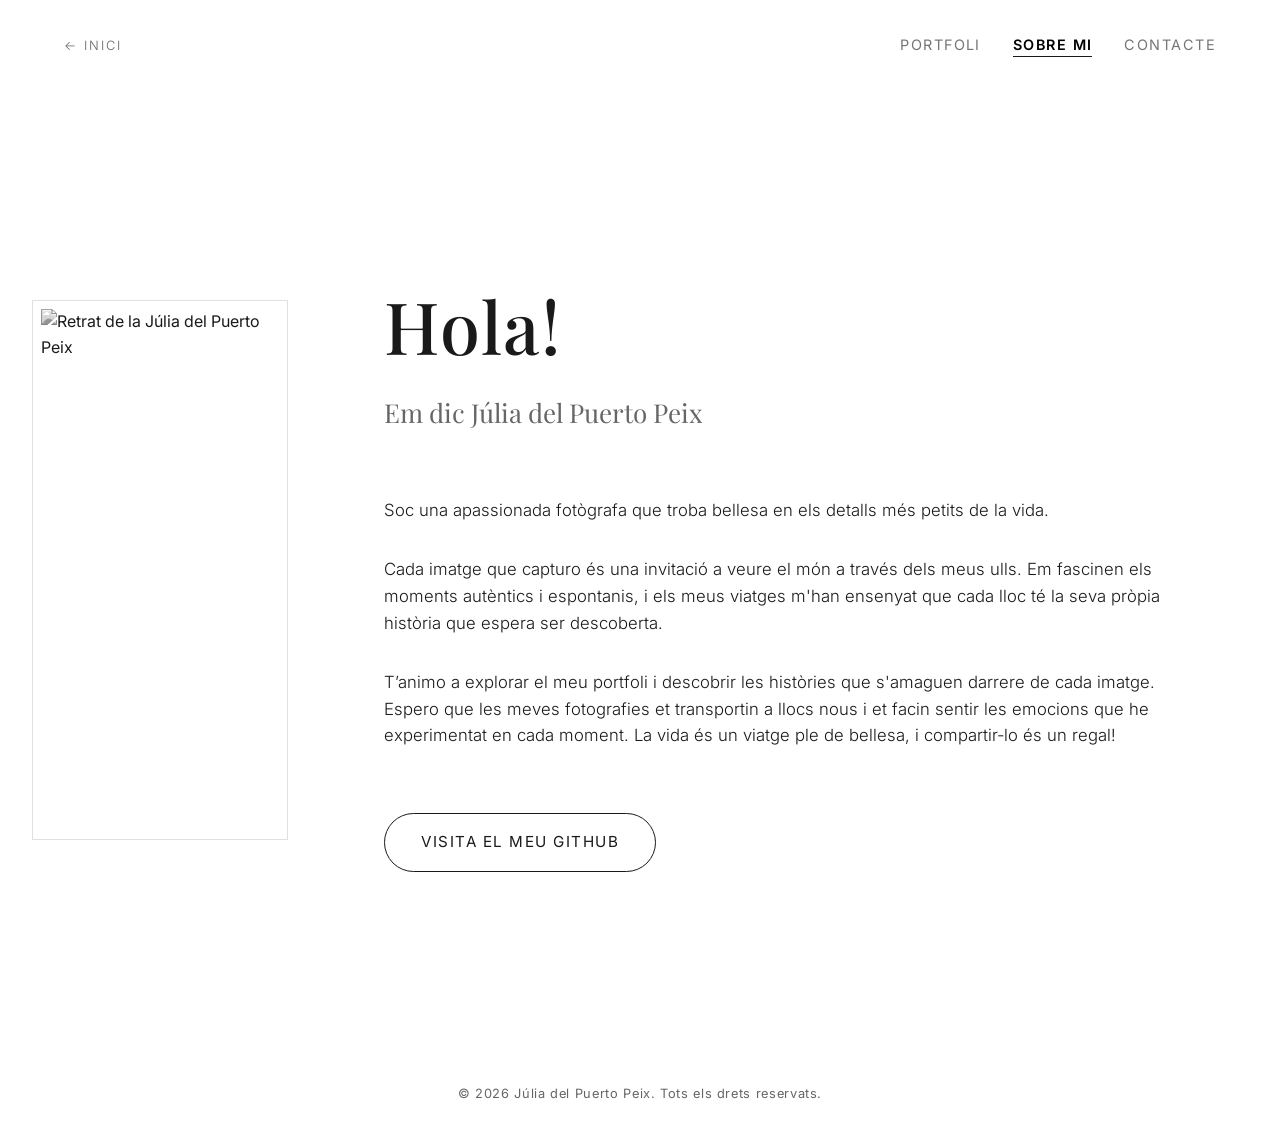
==== commit e6c642b7: "ui: fix mobile order and implement editorial typography" ====
--- a/sobre-mi.html
+++ b/sobre-mi.html
@@ -54,28 +54,20 @@
                 <h1 class="titol-sobre-mi">Hola!</h1>
                 <h2 class="subtitol-biografia">Em dic Júlia del Puerto Peix</h2>
 
-                <p>Soc una apassionada fotògrafa que troba bellesa en els detalls més petits de la vida.
-                    La meva història amb la fotografia va començar quan vaig descobrir que la càmera era
-                    la meva millor aliada per expressar el que sento i veig al món.</p>
+                <p>Soc una apassionada fotògrafa que troba bellesa en els detalls més petits de la vida.</p>
 
-                <p>La fotografia és més que una afició; és una forma de vida. Cada imatge que capturo és una invitació a
-                    veure el món a través dels meus ulls. Em fascinen els moments autèntics i espontanis, i els meus
-                    viatges m'han ensenyat que cada lloc té la seva pròpia història que espera ser descoberta.</p>
+                <p>Cada imatge que capturo és una invitació a veure el món a través dels meus ulls.
+                    Em fascinen els moments autèntics i espontanis, i els meus viatges m'han ensenyat que
+                    cada lloc té la seva pròpia història que espera ser descoberta.</p>
 
-                <p>La meva càmera és una extensió del meu ull, i cada instant és una oportunitat per connectar amb el
-                    món que m'envolta. T’animo a explorar el meu portfoli i descobrir les històries que s'amaguen
+                <p>T’animo a explorar el meu portfoli i descobrir les històries que s'amaguen
                     darrere de cada imatge. Espero que les meves fotografies et transportin a llocs nous i et facin
                     sentir les emocions que he experimentat en cada moment. La vida és un viatge ple de bellesa, i
                     compartir-lo és un regal!</p>
+            </div>
 
-                <p>D'altra banda, la programació em dona les eines per a què les meves idees es converteixin en
-                    realitat, com aquesta pàgina web. Actualment compagino el meu creixement fotogràfic amb la feina com
-                    a programadora, i la unió entre la creativitat del frontend i la lògica del backend m'apassiona
-                    profundament.</p>
-
-                <a href="https://github.com/juliadelpuertopeix" target="_blank" rel="noopener noreferrer"
-                    class="boto-minimal-apple">Visita el meu GitHub</a>
-            </div>
+            <a href="https://github.com/juliadelpuertopeix" target="_blank" rel="noopener noreferrer"
+                class="boto-minimal-apple">Visita el meu GitHub</a>
         </div>
     </main>
 
--- a/css/style.css
+++ b/css/style.css
@@ -3,7 +3,7 @@
    ========================================================================== */
 :root {
     /* Paleta de Colors: Mode Clar */
-    --color-fons: #f9f9f9;
+    --color-fons: #ffffff;
     /* Fons clar molt suau (no 100% blanc per evitar fatiga) */
     --color-text-principal: #1a1a1a;
     /* Negre suau per al text principal */
@@ -101,9 +101,8 @@
     padding: var(--espai-m) var(--espai-l);
     z-index: 100;
 
-    /* UX: Fons lleugerament translúcid amb filtre de difuminat (blur) perquè el text no es barregi amb el fons en fer scroll */
-    background-color: rgba(249, 249, 249, 0.85);
-    backdrop-filter: blur(10px);
+    /* UX: Fons blanc pur per unificar absolutament totes les seccions */
+    background-color: #ffffff;
     -webkit-backdrop-filter: blur(10px);
     /* Suport per a Safari */
 }
@@ -192,8 +191,7 @@
     transform: translateY(-10px);
     transition: var(--transicio-suau);
 
-    background-color: rgba(249, 249, 249, 0.9);
-    backdrop-filter: blur(5px);
+    background-color: #ffffff;
     border: 1px solid var(--color-linies);
     min-width: 150px;
     border-radius: 4px;
@@ -750,22 +748,30 @@
 }
 
 .about-image-col {
-    flex: 0 0 50%;
+    flex: 0 0 25%;
     /* Mantenim a l'esquerra meitat de la pantalla */
     height: 100vh;
     position: sticky;
     top: 0;
+    /* Nou per centrar i donar espai */
+    display: flex;
+    justify-content: center;
+    align-items: center;
+    padding: 2rem; /* Efecte marc blanc generós */
+    box-sizing: border-box;
 }
 
 .about-image-col img {
-    width: 100%;
-    height: 100%;
-    object-fit: cover;
-    object-position: 50% 80%;
-    /* 80% ajuda a prioritzar la cara a baix si la imatge és molt vertical */
+    width: auto;
+    height: 60vh;
+    object-fit: contain;
+    /* La imatge sencera, sense retallar-se */
     display: block;
     filter: grayscale(100%);
     transition: filter 0.8s ease;
+    box-shadow: none;
+    border: 1px solid #e0e0e0;
+    padding: 0.5rem; /* Efecte de marc fi */
 }
 
 .about-image-col:hover img {
@@ -773,10 +779,10 @@
 }
 
 .about-content-col {
-    flex: 0 0 50%;
-    background-color: #ffffff;
-    padding: 15vh 10vw 10vh 8vw;
-    /* Molt padding asimètric per donar espai editorial, ajustant per al header fixat */
+    flex: 0 0 75%;
+    background-color: transparent;
+    padding: 10vh 5vw;
+    /* Reduït per evitar el scroll innecessari */
     display: flex;
     flex-direction: column;
     justify-content: center;
@@ -784,20 +790,20 @@
 }
 
 .sobre-mi-text {
-    max-width: 600px;
+    max-width: 800px;
 }
 
 .titol-sobre-mi {
-    font-family: "Gloock", serif;
-    font-weight: 400;
-    font-size: 4rem;
+    font-family: "Playfair Display", serif;
+    font-weight: 500;
+    font-size: 4.5rem;
     margin-bottom: var(--espai-xs);
     letter-spacing: 0.02em;
     color: var(--color-text-principal);
 }
 
 .subtitol-biografia {
-    font-family: "Gloock", serif;
+    font-family: "Playfair Display", serif;
     font-weight: 400;
     font-size: 1.625rem;
     margin-bottom: var(--espai-l);
@@ -808,7 +814,7 @@
     color: var(--color-text-principal);
     font-family: var(--font-ui);
     font-size: 1.05rem;
-    line-height: 1.8;
+    line-height: 1.6;
     margin-bottom: var(--espai-m);
     font-weight: 300;
 }
@@ -818,15 +824,15 @@
     align-items: center;
     justify-content: center;
     margin-top: var(--espai-m);
-    padding: 12px 24px;
-    background-color: rgba(0, 0, 0, 0.03);
+    padding: 16px 36px;
+    background-color: #ffffff;
     color: var(--color-text-principal);
     font-family: var(--font-ui);
     font-size: 0.95rem;
     font-weight: 400;
-    text-transform: none;
-    letter-spacing: 0.02em;
-    border: 1px solid rgba(0, 0, 0, 0.1);
+    text-transform: uppercase;
+    letter-spacing: 0.1em;
+    border: 1px solid #1a1a1a;
     border-radius: 40px;
     /* Arrodoniment Apple */
     transition: all 0.3s cubic-bezier(0.2, 0.8, 0.2, 1);
@@ -835,9 +841,9 @@
 }
 
 .boto-minimal-apple:hover {
-    background-color: rgba(0, 0, 0, 0.9);
+    background-color: var(--color-text-principal);
     color: #ffffff;
-    border-color: rgba(0, 0, 0, 0.9);
+    border-color: var(--color-text-principal);
     transform: scale(1.02);
 }
 
@@ -1091,24 +1097,33 @@
         min-height: auto;
     }
 
+    .about-content-col {
+        display: contents; /* Desempaqueta per permetre ordenar els fills a nivell del contenidor pare */
+    }
+
+    .sobre-mi-text {
+        order: 1; /* El text va primer */
+        padding: var(--espai-m) var(--espai-s);
+    }
+
     .about-image-col {
+        order: 2; /* La foto al mig */
         flex: none;
         width: 100%;
+        height: auto;
+        position: relative;
+        padding: 1rem;
+    }
+
+    .about-image-col img {
         height: 50vh;
-        /* Alçada fixa al mòbil perquè no ocupi tota la pantalla i amagui el text */
-        position: relative;
-    }
-
-    .about-image-col img {
-        object-position: 50% 70%;
-        /* Retoc de la posició Y al mòbil per assegurar que es vegi la cara en espai limitat */
-    }
-
-    .about-content-col {
-        flex: none;
-        width: 100%;
-        padding: var(--espai-m) var(--espai-s);
-        min-height: auto;
+        width: auto;
+        margin: 0 auto;
+    }
+
+    .boto-minimal-apple {
+        order: 3; /* El botó sota la foto */
+        margin: 2rem auto;
     }
 
     .titol-sobre-mi {
